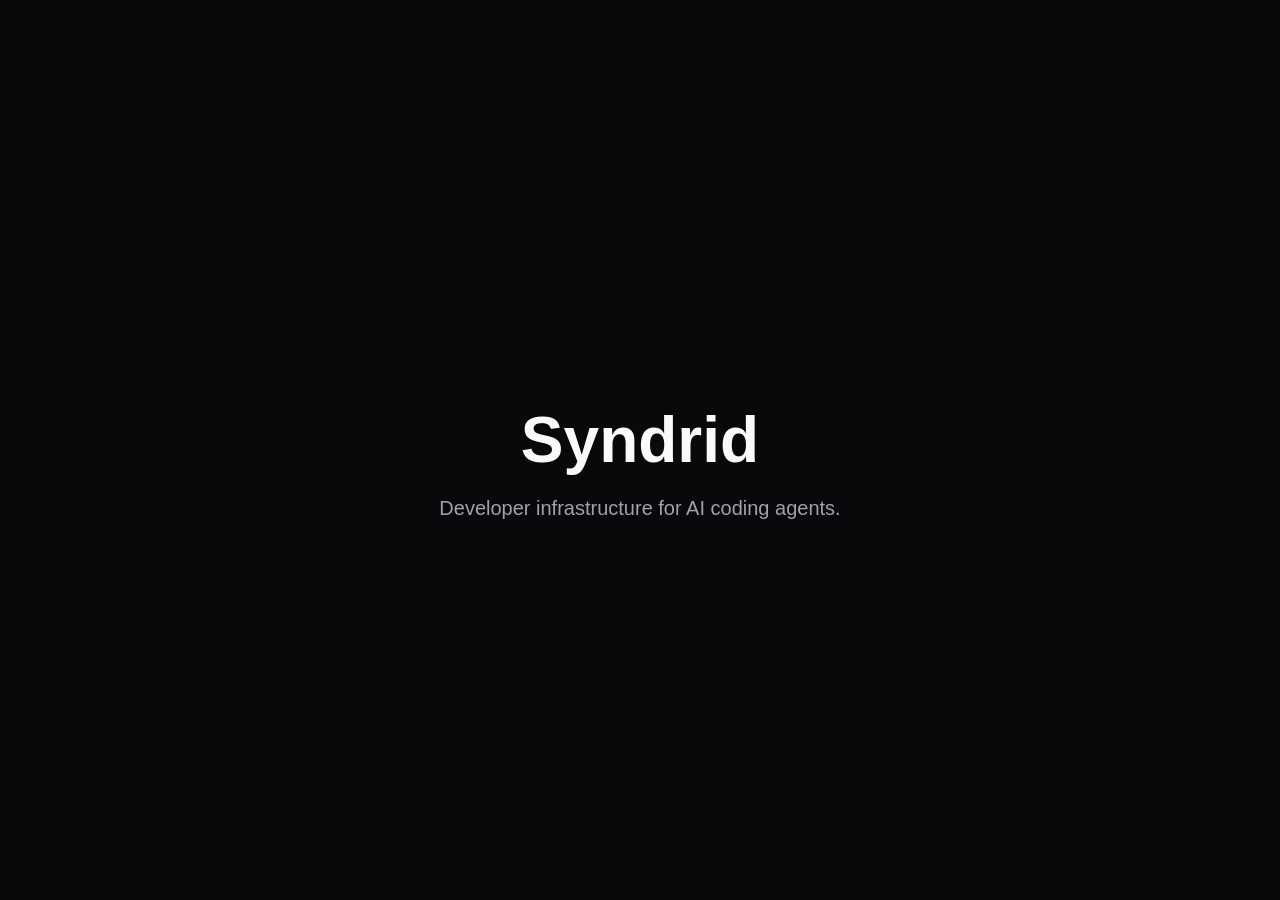
==== index.html @ 5d72b441 "Create index.html" ====
<!doctype html>
<html lang="en">
<head>
  <meta charset="UTF-8">
  <meta name="viewport" content="width=device-width, initial-scale=1">
  <title>Syndrid</title>
  <style>
    body {
      margin: 0;
      min-height: 100vh;
      display: grid;
      place-items: center;
      background: #09090b;
      color: #fafafa;
      font-family: Arial, sans-serif;
    }

    main {
      text-align: center;
      padding: 24px;
    }

    h1 {
      font-size: 64px;
      margin-bottom: 12px;
    }

    p {
      color: #a1a1aa;
      font-size: 20px;
    }
  </style>
</head>
<body>
  <main>
    <h1>Syndrid</h1>
    <p>Developer infrastructure for AI coding agents.</p>
  </main>
</body>
</html>
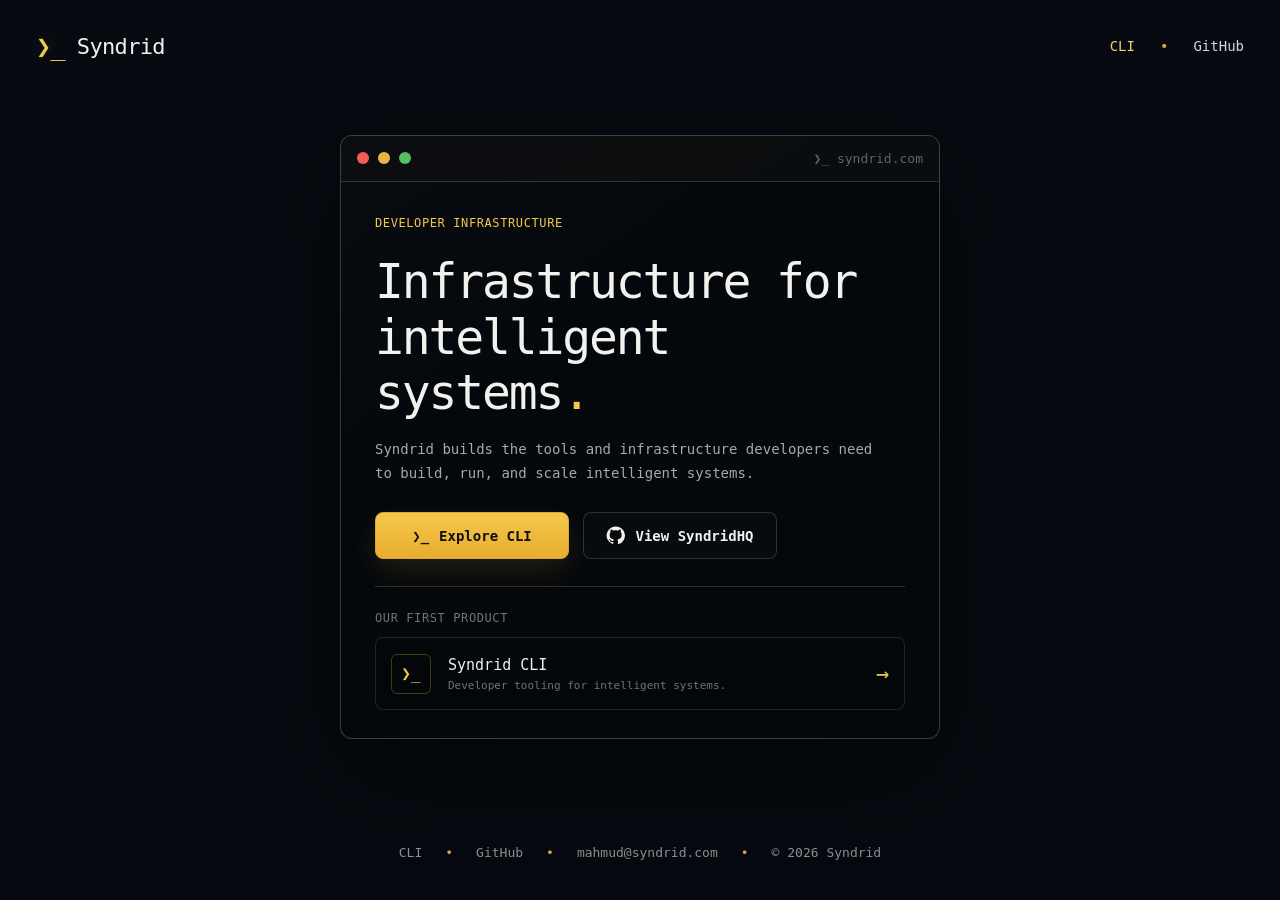
==== commit 063a327f: "Build minimal Syndrid landing page" ====
--- a/index.html
+++ b/index.html
@@ -1,40 +1,113 @@
 <!doctype html>
 <html lang="en">
 <head>
-  <meta charset="UTF-8">
+  <meta charset="utf-8">
   <meta name="viewport" content="width=device-width, initial-scale=1">
-  <title>Syndrid</title>
-  <style>
-    body {
-      margin: 0;
-      min-height: 100vh;
-      display: grid;
-      place-items: center;
-      background: #09090b;
-      color: #fafafa;
-      font-family: Arial, sans-serif;
-    }
+  <title>Syndrid — Developer infrastructure</title>
+  <meta name="description" content="Syndrid builds tools and infrastructure for intelligent systems.">
+  <meta name="theme-color" content="#060a10">
+  <meta name="color-scheme" content="dark">
 
-    main {
-      text-align: center;
-      padding: 24px;
-    }
+  <link rel="canonical" href="https://syndrid.com/">
+  <link rel="icon" href="/assets/favicon.svg" type="image/svg+xml">
+  <link rel="stylesheet" href="/styles.css">
 
-    h1 {
-      font-size: 64px;
-      margin-bottom: 12px;
-    }
-
-    p {
-      color: #a1a1aa;
-      font-size: 20px;
-    }
-  </style>
+  <meta property="og:type" content="website">
+  <meta property="og:title" content="Syndrid">
+  <meta property="og:description" content="Infrastructure for intelligent systems.">
+  <meta property="og:url" content="https://syndrid.com/">
+  <meta property="og:image" content="https://syndrid.com/assets/social-card.svg">
+  <meta name="twitter:card" content="summary_large_image">
 </head>
 <body>
-  <main>
-    <h1>Syndrid</h1>
-    <p>Developer infrastructure for AI coding agents.</p>
+  <a class="skip-link" href="#main">Skip to content</a>
+
+  <div class="scene" aria-hidden="true">
+    <div class="scene-landscape"></div>
+    <div id="firefly-field" class="firefly-field"></div>
+    <div class="scene-vignette"></div>
+    <div class="scene-grain"></div>
+  </div>
+
+  <header class="site-header">
+    <a class="brand" href="/" aria-label="Syndrid home">
+      <span class="prompt-mark" aria-hidden="true">❯_</span>
+      <span data-content="brandName">Syndrid</span>
+    </a>
+
+    <nav class="top-nav" aria-label="Primary navigation">
+      <a data-link="cli" href="https://cli.syndrid.com">CLI</a>
+      <span aria-hidden="true">•</span>
+      <a data-link="github" href="https://github.com/SyndridHQ">GitHub</a>
+    </nav>
+  </header>
+
+  <main id="main" class="page-main">
+    <section class="brand-card" aria-labelledby="hero-title">
+      <div class="window-bar">
+        <div class="window-dots" aria-hidden="true">
+          <i class="dot red"></i>
+          <i class="dot yellow"></i>
+          <i class="dot green"></i>
+        </div>
+        <span class="window-title">❯_ syndrid.com</span>
+      </div>
+
+      <div class="card-content">
+        <p class="eyebrow" data-content="eyebrow">Developer infrastructure</p>
+
+        <h1 id="hero-title" data-content="headline">
+          Infrastructure for<br>intelligent systems<span>.</span>
+        </h1>
+
+        <p class="summary" data-content="summary">
+          Syndrid builds the tools and infrastructure developers need to build,
+          run, and scale intelligent systems.
+        </p>
+
+        <div class="actions">
+          <a class="button button-primary" data-link="cli" href="https://cli.syndrid.com">
+            <span aria-hidden="true">❯_</span>
+            <span data-content="cliButton">Explore CLI</span>
+          </a>
+
+          <a class="button button-secondary" data-link="github" href="https://github.com/SyndridHQ">
+            <svg aria-hidden="true" viewBox="0 0 24 24">
+              <path d="M12 .7a11.3 11.3 0 0 0-3.6 22c.6.1.8-.2.8-.5v-2c-3.3.7-4-1.4-4-1.4-.5-1.4-1.3-1.8-1.3-1.8-1.1-.7.1-.7.1-.7 1.2.1 1.9 1.3 1.9 1.3 1.1 1.9 2.8 1.4 3.4 1 .1-.8.4-1.4.8-1.7-2.7-.3-5.5-1.3-5.5-5.9 0-1.3.5-2.4 1.2-3.2-.1-.3-.5-1.6.1-3.2 0 0 1-.3 3.3 1.2a11.5 11.5 0 0 1 6 0c2.3-1.5 3.3-1.2 3.3-1.2.6 1.6.2 2.9.1 3.2.8.8 1.2 1.9 1.2 3.2 0 4.6-2.8 5.6-5.5 5.9.4.4.8 1.1.8 2.2v3.2c0 .3.2.6.8.5A11.3 11.3 0 0 0 12 .7Z"/>
+            </svg>
+            <span data-content="githubButton">View SyndridHQ</span>
+          </a>
+        </div>
+
+        <div class="divider"></div>
+
+        <p class="product-label" data-content="productLabel">Our first product</p>
+
+        <a class="product-row" data-link="cli" href="https://cli.syndrid.com">
+          <span class="product-icon" aria-hidden="true">❯_</span>
+          <span class="product-copy">
+            <strong data-content="productName">Syndrid CLI</strong>
+            <small data-content="productDescription">
+              Developer tooling for intelligent systems.
+            </small>
+          </span>
+          <span class="product-arrow" aria-hidden="true">→</span>
+        </a>
+      </div>
+    </section>
   </main>
+
+  <footer class="site-footer">
+    <a data-link="cli" href="https://cli.syndrid.com">CLI</a>
+    <span aria-hidden="true">•</span>
+    <a data-link="github" href="https://github.com/SyndridHQ">GitHub</a>
+    <span aria-hidden="true">•</span>
+    <a data-link="email" href="mailto:mahmud@syndrid.com">mahmud@syndrid.com</a>
+    <span aria-hidden="true">•</span>
+    <span>© <span id="year">2026</span> <span data-content="brandName">Syndrid</span></span>
+  </footer>
+
+  <script src="/site-content.js"></script>
+  <script src="/site.js"></script>
 </body>
 </html>
--- a/styles.css
+++ b/styles.css
@@ -0,0 +1,551 @@
+:root {
+  --page-bg: #060a10;
+  --text: #f1f1ee;
+  --secondary: #aaa9a5;
+  --muted: #74736f;
+  --border: rgba(219, 220, 215, 0.18);
+  --border-strong: rgba(219, 220, 215, 0.26);
+  --panel: rgba(5, 8, 12, 0.91);
+  --panel-soft: rgba(12, 15, 19, 0.86);
+  --gold: #d6a83a;
+  --gold-bright: #f2c94c;
+  --gold-soft: #b88a2a;
+  --mono: "SFMono-Regular", "Cascadia Code", "Roboto Mono", Consolas, monospace;
+  --sans: Inter, ui-sans-serif, -apple-system, BlinkMacSystemFont, "Segoe UI", sans-serif;
+  --page-width: 1500px;
+}
+
+* {
+  box-sizing: border-box;
+}
+
+html,
+body {
+  min-width: 320px;
+  min-height: 100%;
+}
+
+html {
+  background: var(--page-bg);
+}
+
+body {
+  margin: 0;
+  overflow-x: hidden;
+  background: var(--page-bg);
+  color: var(--text);
+  font-family: var(--sans);
+}
+
+a {
+  color: inherit;
+  text-decoration: none;
+}
+
+a,
+button {
+  -webkit-tap-highlight-color: transparent;
+}
+
+a:focus-visible,
+button:focus-visible {
+  outline: 2px solid var(--gold-bright);
+  outline-offset: 4px;
+}
+
+.skip-link {
+  position: fixed;
+  top: 12px;
+  left: 12px;
+  z-index: 100;
+  padding: 8px 12px;
+  transform: translateY(-160%);
+  border: 1px solid var(--gold);
+  border-radius: 8px;
+  background: #0a0d12;
+}
+
+.skip-link:focus {
+  transform: none;
+}
+
+.scene {
+  position: fixed;
+  inset: 0;
+  z-index: -10;
+  overflow: hidden;
+  background: var(--page-bg);
+}
+
+.scene-landscape {
+  position: absolute;
+  inset: 0;
+  background:
+    linear-gradient(
+      to bottom,
+      rgba(1, 4, 8, 0.08) 0%,
+      rgba(2, 5, 9, 0.02) 36%,
+      rgba(3, 6, 10, 0.22) 67%,
+      rgba(2, 4, 7, 0.63) 100%
+    ),
+    url("/assets/sunset-valley.svg") center center / cover no-repeat;
+  filter: saturate(0.84) contrast(1.08);
+  transform: scale(1.012);
+}
+
+.scene-vignette {
+  position: absolute;
+  inset: 0;
+  background:
+    linear-gradient(
+      90deg,
+      rgba(0, 0, 0, 0.32),
+      transparent 21%,
+      transparent 79%,
+      rgba(0, 0, 0, 0.34)
+    ),
+    radial-gradient(
+      circle at 50% 44%,
+      transparent 0,
+      rgba(0, 0, 0, 0.08) 46%,
+      rgba(0, 0, 0, 0.48) 100%
+    );
+}
+
+.scene-grain {
+  position: absolute;
+  inset: 0;
+  opacity: 0.07;
+  pointer-events: none;
+  background-image: url("/assets/grain.svg");
+  mix-blend-mode: soft-light;
+}
+
+.firefly-field {
+  position: absolute;
+  inset: 0;
+  overflow: hidden;
+}
+
+.firefly {
+  position: absolute;
+  width: var(--size);
+  height: var(--size);
+  border-radius: 50%;
+  background: #ffd95e;
+  box-shadow:
+    0 0 calc(var(--size) * 2.2) rgba(255, 217, 94, 0.95),
+    0 0 calc(var(--size) * 5.8) rgba(230, 164, 39, 0.54);
+  opacity: 0.2;
+  animation:
+    firefly-flicker var(--flicker) ease-in-out infinite,
+    firefly-drift var(--drift) ease-in-out infinite alternate;
+}
+
+.site-header {
+  position: relative;
+  z-index: 20;
+  display: flex;
+  align-items: center;
+  justify-content: space-between;
+  width: min(calc(100% - 72px), var(--page-width));
+  height: 92px;
+  margin: 0 auto;
+}
+
+.brand {
+  display: inline-flex;
+  align-items: center;
+  gap: 12px;
+  font-family: var(--mono);
+  font-size: 22px;
+  letter-spacing: -0.03em;
+}
+
+.prompt-mark {
+  color: var(--gold-bright);
+  font-size: 25px;
+  text-shadow: 0 0 18px rgba(242, 201, 76, 0.24);
+}
+
+.top-nav {
+  display: flex;
+  gap: 25px;
+  align-items: center;
+  font-family: var(--mono);
+  font-size: 14px;
+}
+
+.top-nav a {
+  color: rgba(242, 242, 239, 0.88);
+  transition: color 160ms ease;
+}
+
+.top-nav a:first-child {
+  color: #efcf70;
+}
+
+.top-nav a:hover {
+  color: #fff;
+}
+
+.top-nav span,
+.site-footer > span[aria-hidden="true"] {
+  color: var(--gold);
+}
+
+.page-main {
+  display: grid;
+  min-height: calc(100svh - 178px);
+  place-items: center;
+  padding: 24px 20px 56px;
+}
+
+.brand-card {
+  width: min(600px, calc(100vw - 38px));
+  overflow: hidden;
+  border: 1px solid var(--border-strong);
+  border-radius: 12px;
+  background:
+    linear-gradient(145deg, rgba(255, 255, 255, 0.018), transparent 36%),
+    var(--panel);
+  box-shadow:
+    0 38px 110px rgba(0, 0, 0, 0.52),
+    0 0 0 1px rgba(0, 0, 0, 0.42) inset;
+  backdrop-filter: blur(22px) saturate(0.78);
+}
+
+.window-bar {
+  display: grid;
+  grid-template-columns: 1fr auto;
+  align-items: center;
+  min-height: 46px;
+  padding: 0 16px;
+  border-bottom: 1px solid var(--border);
+  background: rgba(12, 14, 17, 0.88);
+}
+
+.window-dots {
+  display: flex;
+  gap: 9px;
+}
+
+.dot {
+  width: 12px;
+  height: 12px;
+  border-radius: 50%;
+}
+
+.dot.red {
+  background: #f45d57;
+}
+
+.dot.yellow {
+  background: #e8b746;
+}
+
+.dot.green {
+  background: #55bf61;
+}
+
+.window-title {
+  color: rgba(194, 194, 190, 0.48);
+  font-family: var(--mono);
+  font-size: 13px;
+}
+
+.card-content {
+  padding: 34px 34px 28px;
+}
+
+.eyebrow,
+.product-label {
+  margin: 0;
+  color: var(--gold-bright);
+  font-family: var(--mono);
+  font-size: 12px;
+  letter-spacing: 0.05em;
+  text-transform: uppercase;
+}
+
+.brand-card h1 {
+  margin: 24px 0 16px;
+  font-family: var(--mono);
+  font-size: clamp(2.05rem, 4.4vw, 3rem);
+  font-weight: 500;
+  line-height: 1.16;
+  letter-spacing: -0.045em;
+}
+
+.brand-card h1 span {
+  color: var(--gold-bright);
+}
+
+.summary {
+  max-width: 500px;
+  margin: 0;
+  color: var(--secondary);
+  font-family: var(--mono);
+  font-size: 14px;
+  line-height: 1.72;
+}
+
+.actions {
+  display: flex;
+  gap: 14px;
+  margin-top: 27px;
+}
+
+.button {
+  display: inline-flex;
+  gap: 10px;
+  align-items: center;
+  justify-content: center;
+  min-height: 47px;
+  padding: 0 20px;
+  border: 1px solid var(--border);
+  border-radius: 8px;
+  font-family: var(--mono);
+  font-size: 14px;
+  font-weight: 620;
+  transition:
+    transform 160ms ease,
+    background 160ms ease,
+    border-color 160ms ease;
+}
+
+.button:hover {
+  transform: translateY(-2px);
+}
+
+.button-primary {
+  min-width: 194px;
+  border-color: var(--gold);
+  background: linear-gradient(180deg, #f3c74b, #e9ad2f);
+  color: #11100c;
+  box-shadow: 0 12px 30px rgba(214, 168, 58, 0.14);
+}
+
+.button-primary:hover {
+  background: linear-gradient(180deg, #ffd967, #efb83b);
+}
+
+.button-secondary {
+  min-width: 194px;
+  background: rgba(12, 15, 19, 0.58);
+  color: var(--text);
+}
+
+.button-secondary:hover {
+  border-color: rgba(255, 255, 255, 0.36);
+  background: rgba(18, 22, 28, 0.78);
+}
+
+.button-secondary svg {
+  width: 19px;
+  fill: currentColor;
+}
+
+.divider {
+  height: 1px;
+  margin: 27px 0 24px;
+  background: var(--border);
+}
+
+.product-label {
+  color: var(--muted);
+}
+
+.product-row {
+  display: grid;
+  grid-template-columns: 43px 1fr auto;
+  gap: 14px;
+  align-items: center;
+  min-height: 73px;
+  margin-top: 12px;
+  padding: 11px 15px;
+  border: 1px solid rgba(219, 220, 215, 0.13);
+  border-radius: 8px;
+  background: rgba(7, 10, 14, 0.34);
+  transition:
+    transform 160ms ease,
+    border-color 160ms ease,
+    background 160ms ease;
+}
+
+.product-row:hover {
+  transform: translateY(-2px);
+  border-color: rgba(214, 168, 58, 0.38);
+  background: rgba(14, 18, 23, 0.66);
+}
+
+.product-icon {
+  display: grid;
+  width: 40px;
+  height: 40px;
+  place-items: center;
+  border: 1px solid rgba(214, 168, 58, 0.3);
+  border-radius: 6px;
+  color: var(--gold-bright);
+  font-family: var(--mono);
+}
+
+.product-copy {
+  display: grid;
+  gap: 5px;
+  min-width: 0;
+}
+
+.product-copy strong {
+  font-family: var(--mono);
+  font-size: 15px;
+  font-weight: 500;
+}
+
+.product-copy small {
+  overflow: hidden;
+  color: var(--muted);
+  font-family: var(--mono);
+  font-size: 11px;
+  text-overflow: ellipsis;
+  white-space: nowrap;
+}
+
+.product-arrow {
+  color: var(--gold-bright);
+  font-family: var(--mono);
+  font-size: 22px;
+}
+
+.site-footer {
+  position: relative;
+  z-index: 20;
+  display: flex;
+  flex-wrap: wrap;
+  gap: 23px;
+  align-items: center;
+  justify-content: center;
+  min-height: 86px;
+  padding: 18px 24px 27px;
+  color: rgba(211, 211, 207, 0.66);
+  font-family: var(--mono);
+  font-size: 13px;
+}
+
+.site-footer a {
+  transition: color 160ms ease;
+}
+
+.site-footer a:hover {
+  color: #fff;
+}
+
+@keyframes firefly-flicker {
+  0%,
+  100% {
+    opacity: 0.14;
+    transform: scale(0.72);
+  }
+  35% {
+    opacity: 0.82;
+    transform: scale(1.03);
+  }
+  55% {
+    opacity: 0.28;
+  }
+  78% {
+    opacity: 1;
+    transform: scale(1.2);
+  }
+}
+
+@keyframes firefly-drift {
+  from {
+    margin: -5px 0 0 -4px;
+  }
+  to {
+    margin: 11px 0 0 8px;
+  }
+}
+
+@media (max-width: 680px) {
+  .site-header {
+    width: min(calc(100% - 28px), var(--page-width));
+    height: 76px;
+  }
+
+  .brand {
+    font-size: 18px;
+  }
+
+  .prompt-mark {
+    font-size: 21px;
+  }
+
+  .top-nav {
+    gap: 13px;
+    font-size: 12px;
+  }
+
+  .page-main {
+    min-height: calc(100svh - 156px);
+    padding: 18px 14px 38px;
+  }
+
+  .card-content {
+    padding: 27px 22px 22px;
+  }
+
+  .brand-card h1 {
+    font-size: clamp(2rem, 10vw, 2.6rem);
+  }
+
+  .summary {
+    font-size: 12px;
+  }
+
+  .actions {
+    flex-direction: column;
+  }
+
+  .button {
+    width: 100%;
+  }
+
+  .site-footer {
+    gap: 13px;
+    min-height: 80px;
+    font-size: 11px;
+  }
+}
+
+@media (max-height: 760px) and (min-width: 681px) {
+  .site-header {
+    height: 72px;
+  }
+
+  .page-main {
+    min-height: calc(100svh - 142px);
+    padding-top: 10px;
+    padding-bottom: 24px;
+  }
+
+  .brand-card {
+    transform: scale(0.9);
+  }
+
+  .site-footer {
+    min-height: 70px;
+    padding-bottom: 18px;
+  }
+}
+
+@media (prefers-reduced-motion: reduce) {
+  *,
+  *::before,
+  *::after {
+    animation-duration: 0.001ms !important;
+    animation-iteration-count: 1 !important;
+    transition-duration: 0.001ms !important;
+  }
+}
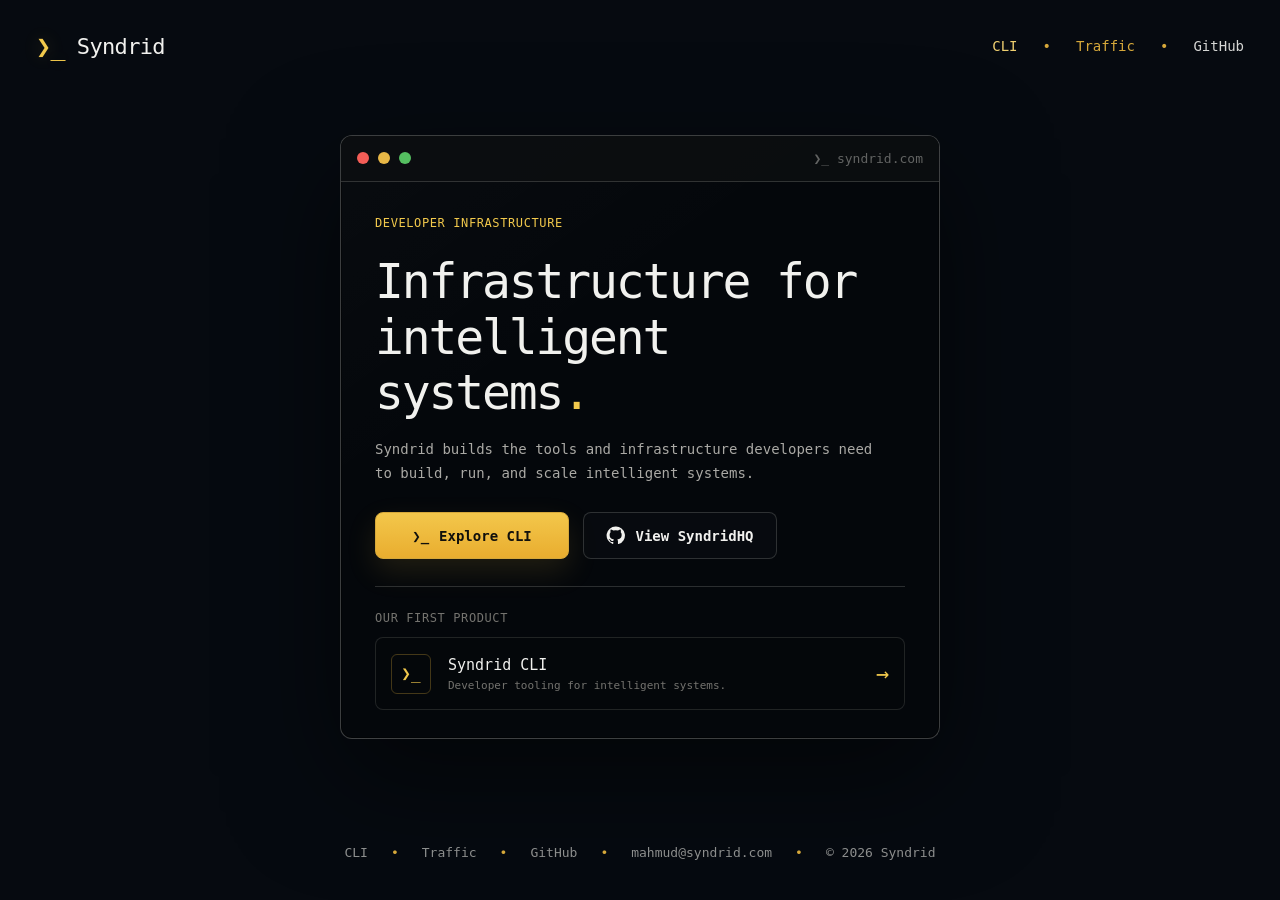
==== commit 421ea0eb: "Refactor HTML for improved readability and structure" ====
--- a/index.html
+++ b/index.html
@@ -3,8 +3,13 @@
 <head>
   <meta charset="utf-8">
   <meta name="viewport" content="width=device-width, initial-scale=1">
+
   <title>Syndrid — Developer infrastructure</title>
-  <meta name="description" content="Syndrid builds tools and infrastructure for intelligent systems.">
+
+  <meta
+    name="description"
+    content="Syndrid builds tools and infrastructure for intelligent systems."
+  >
   <meta name="theme-color" content="#060a10">
   <meta name="color-scheme" content="dark">
 
@@ -14,11 +19,19 @@
 
   <meta property="og:type" content="website">
   <meta property="og:title" content="Syndrid">
-  <meta property="og:description" content="Infrastructure for intelligent systems.">
+  <meta
+    property="og:description"
+    content="Infrastructure for intelligent systems."
+  >
   <meta property="og:url" content="https://syndrid.com/">
-  <meta property="og:image" content="https://syndrid.com/assets/social-card.svg">
+  <meta
+    property="og:image"
+    content="https://syndrid.com/assets/social-card.svg"
+  >
+
   <meta name="twitter:card" content="summary_large_image">
 </head>
+
 <body>
   <a class="skip-link" href="#main">Skip to content</a>
 
@@ -37,8 +50,26 @@
 
     <nav class="top-nav" aria-label="Primary navigation">
       <a data-link="cli" href="https://cli.syndrid.com">CLI</a>
+
       <span aria-hidden="true">•</span>
-      <a data-link="github" href="https://github.com/SyndridHQ">GitHub</a>
+
+      <a
+        class="traffic-link"
+        href="https://traffic.syndrid.com"
+        aria-label="Open Syndrid live traffic observatory"
+      >
+        <span class="traffic-status-dot" aria-hidden="true"></span>
+        <span>Traffic</span>
+      </a>
+
+      <span aria-hidden="true">•</span>
+
+      <a
+        data-link="github"
+        href="https://github.com/SyndridHQ"
+      >
+        GitHub
+      </a>
     </nav>
   </header>
 
@@ -50,14 +81,18 @@
           <i class="dot yellow"></i>
           <i class="dot green"></i>
         </div>
+
         <span class="window-title">❯_ syndrid.com</span>
       </div>
 
       <div class="card-content">
-        <p class="eyebrow" data-content="eyebrow">Developer infrastructure</p>
+        <p class="eyebrow" data-content="eyebrow">
+          Developer infrastructure
+        </p>
 
         <h1 id="hero-title" data-content="headline">
-          Infrastructure for<br>intelligent systems<span>.</span>
+          Infrastructure for<br>
+          intelligent systems<span>.</span>
         </h1>
 
         <p class="summary" data-content="summary">
@@ -66,31 +101,51 @@
         </p>
 
         <div class="actions">
-          <a class="button button-primary" data-link="cli" href="https://cli.syndrid.com">
+          <a
+            class="button button-primary"
+            data-link="cli"
+            href="https://cli.syndrid.com"
+          >
             <span aria-hidden="true">❯_</span>
             <span data-content="cliButton">Explore CLI</span>
           </a>
 
-          <a class="button button-secondary" data-link="github" href="https://github.com/SyndridHQ">
+          <a
+            class="button button-secondary"
+            data-link="github"
+            href="https://github.com/SyndridHQ"
+          >
             <svg aria-hidden="true" viewBox="0 0 24 24">
               <path d="M12 .7a11.3 11.3 0 0 0-3.6 22c.6.1.8-.2.8-.5v-2c-3.3.7-4-1.4-4-1.4-.5-1.4-1.3-1.8-1.3-1.8-1.1-.7.1-.7.1-.7 1.2.1 1.9 1.3 1.9 1.3 1.1 1.9 2.8 1.4 3.4 1 .1-.8.4-1.4.8-1.7-2.7-.3-5.5-1.3-5.5-5.9 0-1.3.5-2.4 1.2-3.2-.1-.3-.5-1.6.1-3.2 0 0 1-.3 3.3 1.2a11.5 11.5 0 0 1 6 0c2.3-1.5 3.3-1.2 3.3-1.2.6 1.6.2 2.9.1 3.2.8.8 1.2 1.9 1.2 3.2 0 4.6-2.8 5.6-5.5 5.9.4.4.8 1.1.8 2.2v3.2c0 .3.2.6.8.5A11.3 11.3 0 0 0 12 .7Z"/>
             </svg>
+
             <span data-content="githubButton">View SyndridHQ</span>
           </a>
         </div>
 
         <div class="divider"></div>
 
-        <p class="product-label" data-content="productLabel">Our first product</p>
+        <p class="product-label" data-content="productLabel">
+          Our first product
+        </p>
 
-        <a class="product-row" data-link="cli" href="https://cli.syndrid.com">
+        <a
+          class="product-row"
+          data-link="cli"
+          href="https://cli.syndrid.com"
+        >
           <span class="product-icon" aria-hidden="true">❯_</span>
+
           <span class="product-copy">
-            <strong data-content="productName">Syndrid CLI</strong>
+            <strong data-content="productName">
+              Syndrid CLI
+            </strong>
+
             <small data-content="productDescription">
               Developer tooling for intelligent systems.
             </small>
           </span>
+
           <span class="product-arrow" aria-hidden="true">→</span>
         </a>
       </div>
@@ -98,13 +153,40 @@
   </main>
 
   <footer class="site-footer">
-    <a data-link="cli" href="https://cli.syndrid.com">CLI</a>
+    <a data-link="cli" href="https://cli.syndrid.com">
+      CLI
+    </a>
+
     <span aria-hidden="true">•</span>
-    <a data-link="github" href="https://github.com/SyndridHQ">GitHub</a>
+
+    <a href="https://traffic.syndrid.com">
+      Traffic
+    </a>
+
     <span aria-hidden="true">•</span>
-    <a data-link="email" href="mailto:mahmud@syndrid.com">mahmud@syndrid.com</a>
+
+    <a
+      data-link="github"
+      href="https://github.com/SyndridHQ"
+    >
+      GitHub
+    </a>
+
     <span aria-hidden="true">•</span>
-    <span>© <span id="year">2026</span> <span data-content="brandName">Syndrid</span></span>
+
+    <a
+      data-link="email"
+      href="mailto:mahmud@syndrid.com"
+    >
+      mahmud@syndrid.com
+    </a>
+
+    <span aria-hidden="true">•</span>
+
+    <span>
+      © <span id="year">2026</span>
+      <span data-content="brandName">Syndrid</span>
+    </span>
   </footer>
 
   <script src="/site-content.js"></script>
